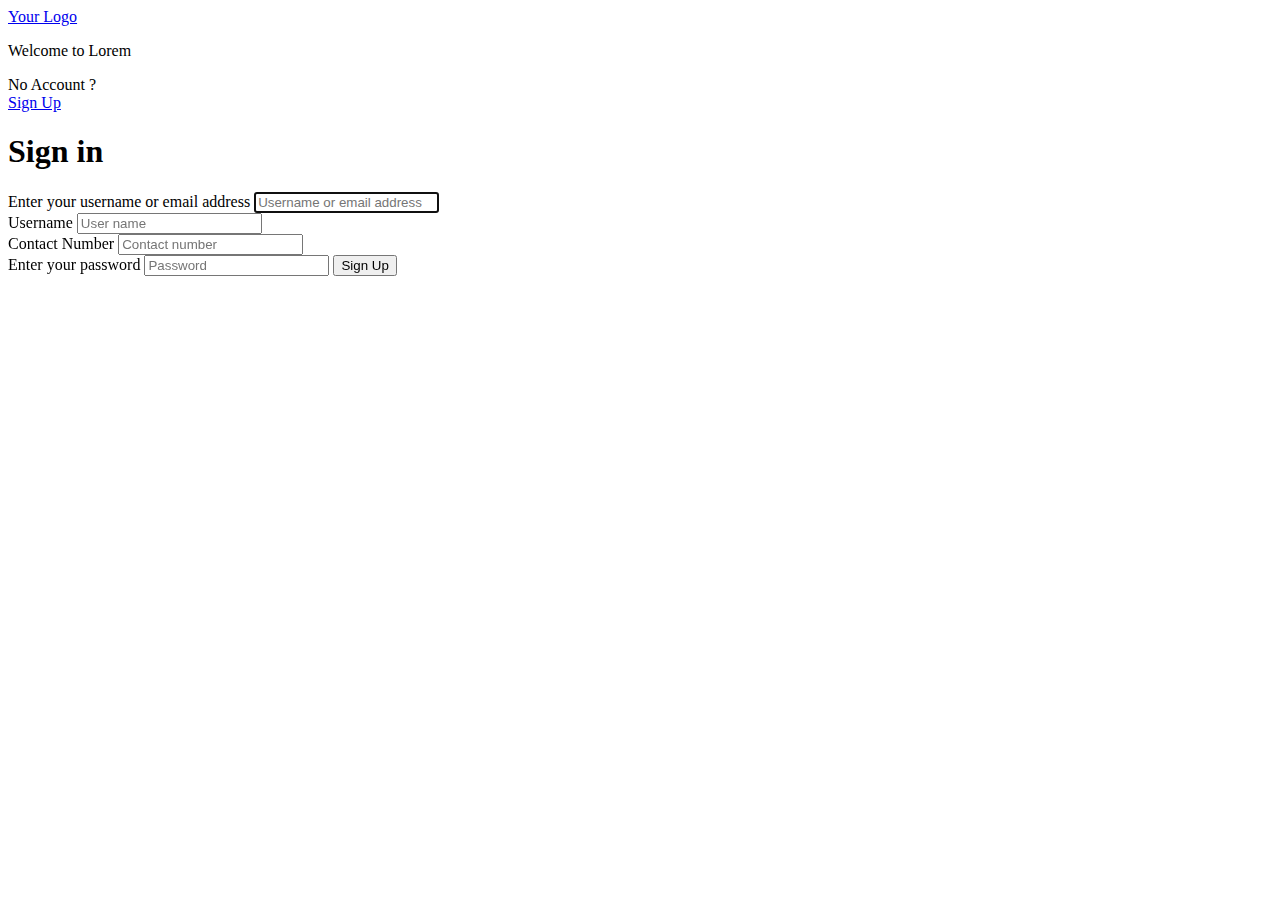
==== index.html @ b02bbbb5 "Upload" ====
<!DOCTYPE html>
<html lang="en">
  <head>
    <meta charset="UTF-8" />
    <meta name="viewport" content="width=device-width, initial-scale=1.0" />
    <title>Sign Up</title>
    <link rel="preconnect" href="https://fonts.googleapis.com" />
    <link rel="preconnect" href="https://fonts.gstatic.com" crossorigin />
    <link
      href="https://fonts.googleapis.com/css2?family=Poppins:ital,wght@0,100;0,200;0,300;0,400;0,500;0,600;0,700;0,800;0,900;1,100;1,200;1,300;1,400;1,500;1,600;1,700;1,800;1,900&display=swap"
      rel="stylesheet"
    />
    <link rel="stylesheet" href="assets/styles/main.css" />
  </head>
  <body>
    <header>
      <div class="container">
        <a href="index.html">Your Logo</a>
      </div>
    </header>
    <main>
      <section class="sign-in">
        <div class="container">
          <div class="sign-in-container">
            <div class="heading">
              <p class="welcome-message">Welcome to <span>Lorem</span></p>
              <p class="no-have-account">
                No Account ? <br />
                <a href="signup.html">Sign Up</a>
              </p>
            </div>
            <h1>Sign in</h1>
            <form>
              <label for="username-or-email">Enter your username or email address</label>
              <input type="text" name="username-or-email" id="username-or-email" placeholder="Username or email address" required autofocus />
              <div class="input-container">
                <div>
                  <label for="username">Username</label>
                  <input type="text" name="username" id="username" placeholder="User name" required />
                </div>
                <div>
                  <label for="contact-number">Contact Number</label>
                  <input type="text" name="contact-number" id="contact-number" placeholder="Contact number" />
                </div>
              </div>
              <label for="password">Enter your password</label>
              <input type="password" name="password" id="password" placeholder="Password" required />
              <input type="submit" value="Sign Up" />
            </form>
          </div>
        </div>
      </section>
    </main>
  </body>
</html>
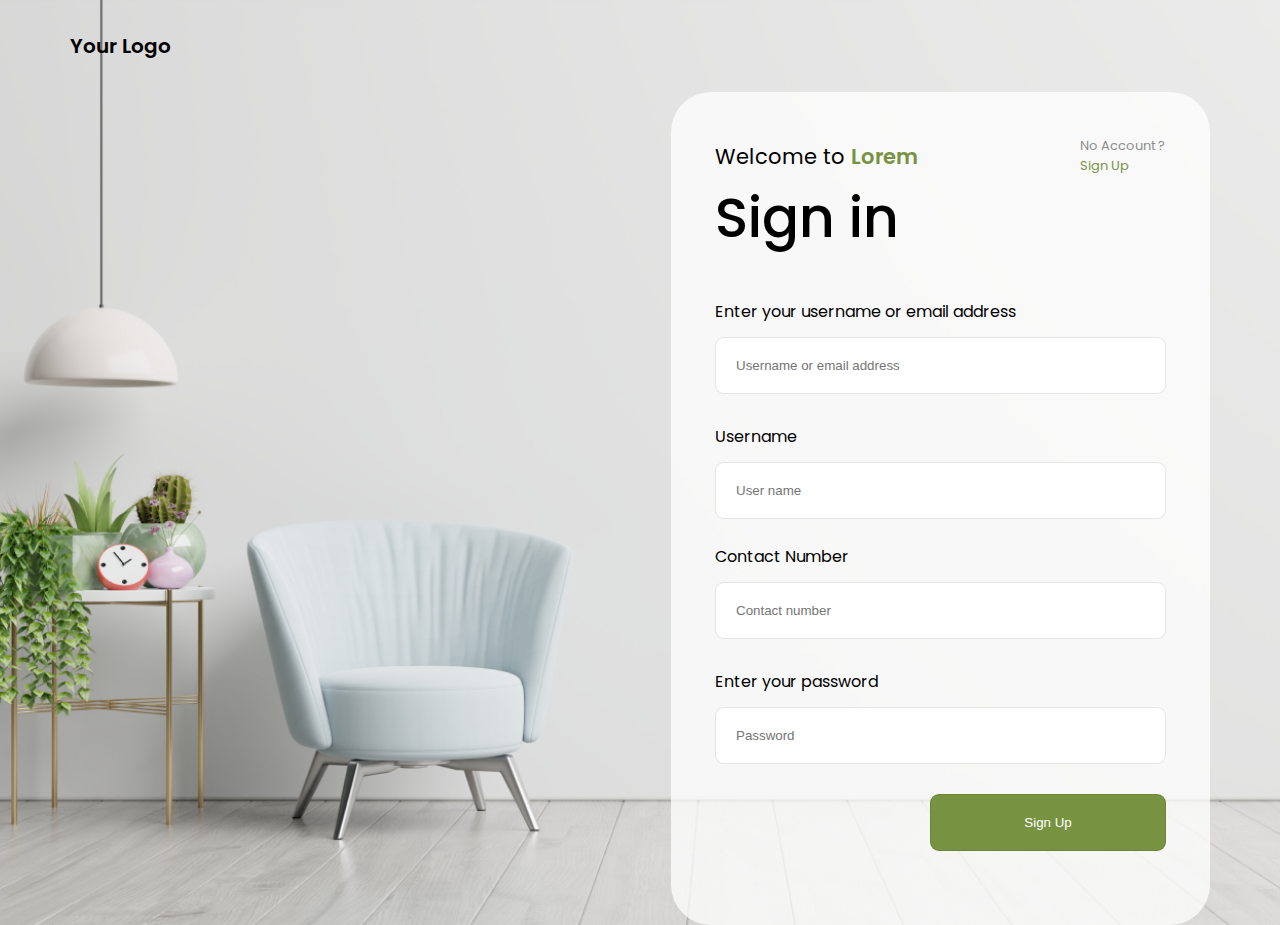
==== commit 9415edb6: "Upload" ====
--- a/index.html
+++ b/index.html
@@ -10,7 +10,7 @@
       href="https://fonts.googleapis.com/css2?family=Poppins:ital,wght@0,100;0,200;0,300;0,400;0,500;0,600;0,700;0,800;0,900;1,100;1,200;1,300;1,400;1,500;1,600;1,700;1,800;1,900&display=swap"
       rel="stylesheet"
     />
-    <link rel="stylesheet" href="assets/styles/main.css" />
+  <link rel="stylesheet" href="assets/Styles/main.css">
   </head>
   <body>
     <header>
--- a/assets/Styles/main.css
+++ b/assets/Styles/main.css
@@ -0,0 +1,163 @@
+* {
+  padding: 0;
+  margin: 0;
+  box-sizing: border-box;
+}
+:root {
+  --black: black;
+  --white: white;
+  --palm-leaf: #779341;
+  --blueberry: #4285f4;
+  --alice-blue: #e9f1ff;
+  --philippine-gray: #8d8d8d;
+}
+body {
+  font-family: "Poppins", serif;
+  background-image: url(../images/bg.webp);
+  background-size: cover;
+  background-position: center;
+}
+a {
+  text-decoration: none;
+}
+.container {
+  padding: 0 15px;
+  margin: auto;
+}
+@media (min-width: 768px) {
+  .container {
+    width: 750px;
+  }
+}
+@media (min-width: 992px) {
+  .container {
+    width: 970px;
+  }
+}
+@media (min-width: 1200px) {
+  .container {
+    width: 1170px;
+  }
+}
+header {
+  padding: 31px 0;
+}
+header a {
+  font-size: 20px;
+  font-weight: 600;
+  color: var(--black);
+}
+.sign-in .container {
+  display: flex;
+  align-items: center;
+  justify-content: end;
+}
+.sign-in .sign-in-container {
+  width: 539px;
+  padding: 44px;
+  background-color: rgb(255 255 255 / 0.75);
+  border-radius: 40px;
+}
+.sign-in .sign-in-container .heading {
+  display: flex;
+  align-items: center;
+  justify-content: space-between;
+}
+.sign-in .heading .welcome-message {
+  font-size: 21px;
+  font-weight: 400;
+}
+.sign-in .heading .welcome-message span {
+  font-weight: 600;
+  color: var(--palm-leaf);
+}
+.sign-in .heading .no-have-account {
+  font-size: 13px;
+  font-weight: 400;
+  color: var(--philippine-gray);
+}
+.sign-in .heading .no-have-account a {
+  color: var(--palm-leaf);
+}
+.sign-in h1 {
+  font-size: 55px;
+  font-weight: 500;
+  color: var(--black);
+}
+.sign-in .login-with {
+  display: flex;
+  align-items: center;
+  justify-content: center;
+  flex-wrap: wrap;
+  gap: 10px;
+  margin-top: 53px;
+}
+.sign-in .login-with .google {
+  width: 298px;
+  padding: 20px 25px;
+  background-color: var(--alice-blue);
+  border-radius: 9px;
+}
+.sign-in .login-with .google a {
+  display: flex;
+  align-items: center;
+  color: var(--blueberry);
+  font-size: 16px;
+  font-weight: 400;
+}
+.sign-in .login-with .google a img {
+  margin-right: 20px;
+}
+.sign-in .login-with .other-option {
+  display: flex;
+  align-items: center;
+  justify-content: center;
+  width: 60px;
+  height: 55px;
+  background-color: var(--white);
+  border-radius: 9px;
+}
+.sign-in form {
+  margin-top: 40px;
+}
+.sign-in form label {
+  display: block;
+  margin-bottom: 13px;
+  font-size: 16px;
+  font-weight: 400;
+}
+.sign-in form input {
+  display: block;
+  width: 100%;
+  padding: 20px;
+  border: none;
+  outline: none;
+  border: 1px solid rgb(0 0 0 / 0.1);
+  border-radius: 9px;
+}
+.sign-in form a {
+  display: block;
+  margin: 10px 0 40px 0;
+  text-align: right;
+  color: var(--blueberry);
+}
+.sign-in form .input-container {
+  display: flex;
+  align-items: center;
+  flex-wrap: wrap;
+  gap: 25px;
+  margin: 30px 0;
+}
+.sign-in form .input-container div {
+  flex-grow: 1;
+}
+.sign-in form .input-container input {
+  flex-basis: 100%;
+}
+.sign-in form input[type="submit"] {
+  width: 236px;
+  padding: 20px;
+  margin: 30px 0 30px auto;
+  color: var(--white);
+  background-color: var(--palm-leaf);
+}